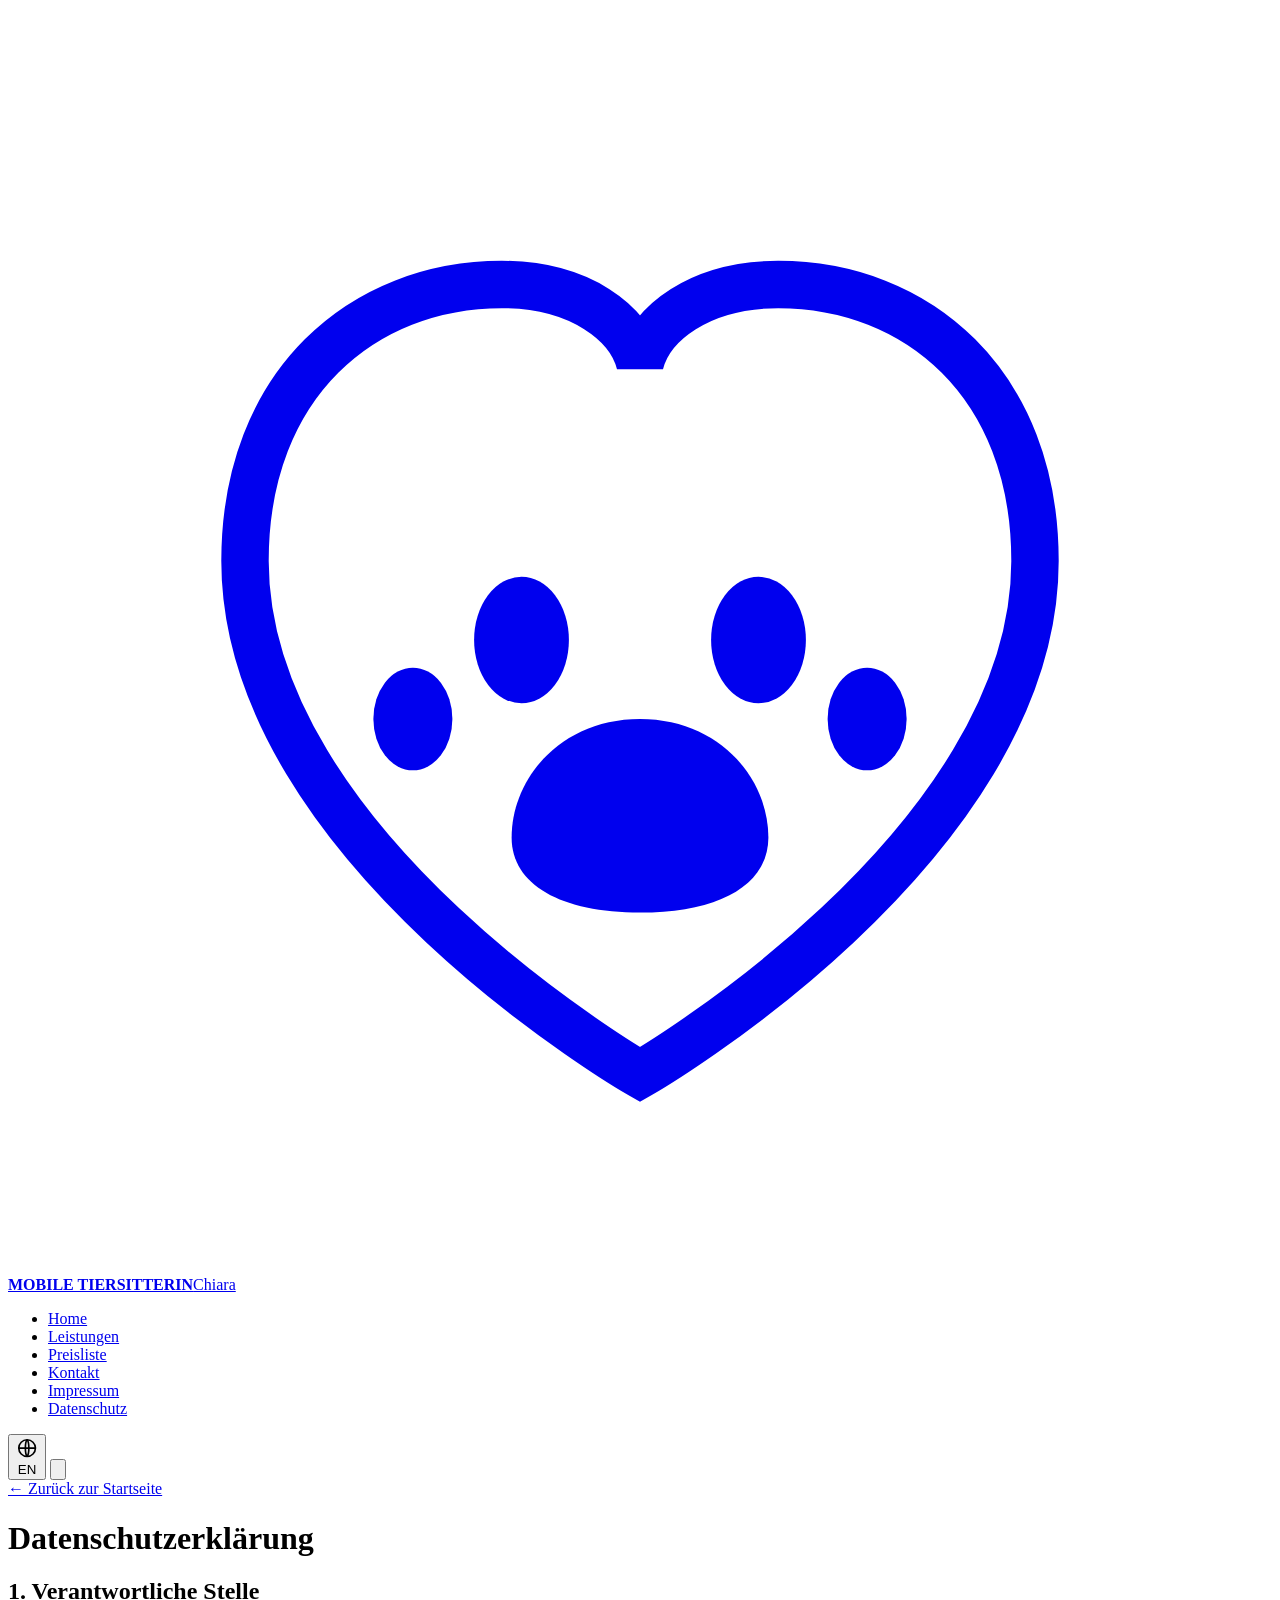
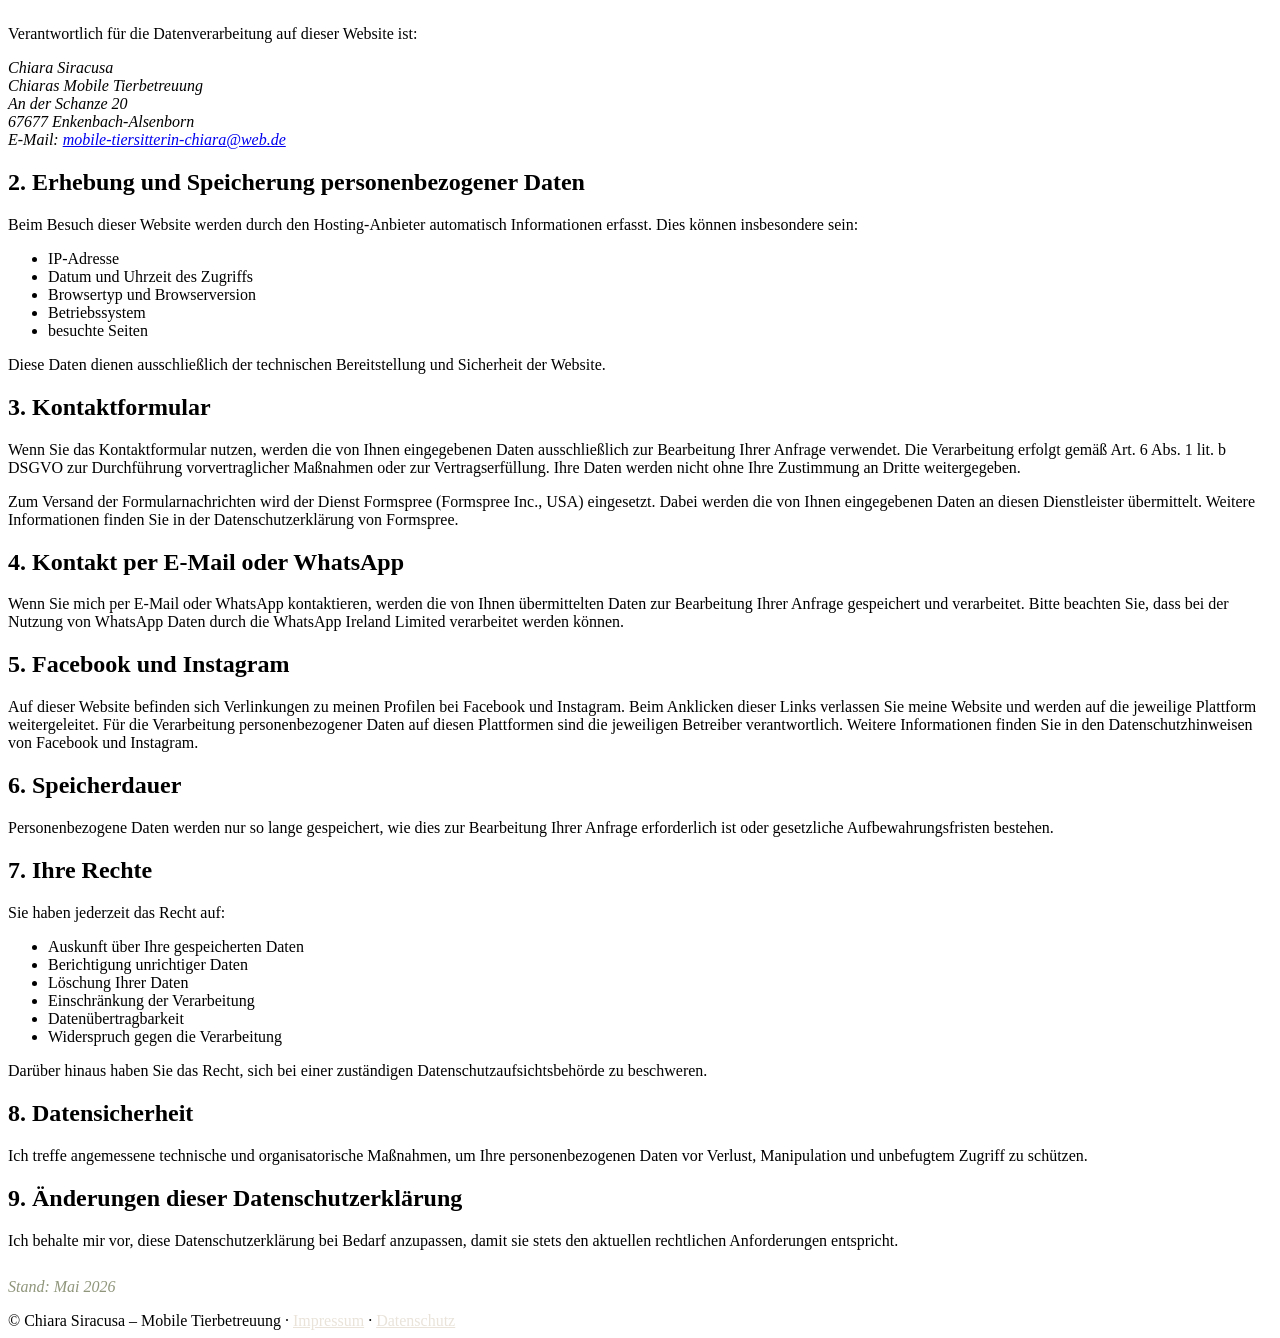
==== datenschutz.html @ 2eb88091 "Add files via upload" ====
<!DOCTYPE html>
<html lang="de">
<head>
<meta charset="UTF-8">
<meta name="viewport" content="width=device-width, initial-scale=1.0">
<title data-en="Privacy Policy – Chiara's Mobile Pet Care">Datenschutzerklärung – Chiaras Mobile Tierbetreuung</title>
<meta name="description" content="Datenschutzerklärung von Chiaras Mobile Tierbetreuung.">
<meta name="robots" content="noindex">
<link rel="preconnect" href="https://fonts.googleapis.com">
<link rel="preconnect" href="https://fonts.gstatic.com" crossorigin>
<link href="https://fonts.googleapis.com/css2?family=Cormorant+Garamond:wght@500;600;700&family=Great+Vibes&family=Poppins:wght@300;400;500;600&display=swap" rel="stylesheet">
<link rel="stylesheet" href="css/style.css">
<link rel="icon" href="data:image/svg+xml,%3Csvg xmlns='http://www.w3.org/2000/svg' viewBox='0 0 32 32'%3E%3Ctext y='26' font-size='26'%3E%F0%9F%90%BE%3C/text%3E%3C/svg%3E">
</head>
<body>

<header class="site-header">
  <div class="nav-inner">
    <a class="brand" href="index.html" aria-label="Startseite">
      <svg class="logo-mark" viewBox="0 0 64 64" fill="none" aria-hidden="true">
        <path d="M32 54s-20-11.5-20-26C12 19 18 14 25 14c4 0 6.5 2 7 4 .5-2 3-4 7-4 7 0 13 5 13 14 0 14.5-20 26-20 26z" stroke="currentColor" stroke-width="2.4"/>
        <ellipse cx="26" cy="32" rx="2.4" ry="3.2" fill="currentColor"/><ellipse cx="38" cy="32" rx="2.4" ry="3.2" fill="currentColor"/>
        <ellipse cx="20.5" cy="36" rx="2" ry="2.6" fill="currentColor"/><ellipse cx="43.5" cy="36" rx="2" ry="2.6" fill="currentColor"/>
        <path d="M32 36c4 0 6.5 3 6.5 6 0 2.4-2.5 3.8-6.5 3.8S25.5 44.4 25.5 42c0-3 2.5-6 6.5-6z" fill="currentColor"/>
      </svg>
      <span class="brand-text"><b data-en="MOBILE PET SITTER">MOBILE TIERSITTERIN</b><span>Chiara</span></span>
    </a>
    <ul class="nav-links" id="navLinks">
      <li><a href="index.html#home" data-en="Home">Home</a></li>
      <li><a href="index.html#leistungen" data-en="Services">Leistungen</a></li>
      <li><a href="index.html#preisliste" data-en="Prices">Preisliste</a></li>
      <li><a href="index.html#kontakt" data-en="Contact">Kontakt</a></li>
      <li><a href="impressum.html" data-en="Imprint">Impressum</a></li>
      <li><a href="datenschutz.html" class="active" data-en="Privacy">Datenschutz</a></li>
    </ul>
    <button class="lang-toggle" id="langToggle" aria-label="Switch to English">
      <svg viewBox="0 0 24 24" fill="none" stroke="currentColor" stroke-width="1.8" aria-hidden="true"><circle cx="12" cy="12" r="9"/><path d="M3 12h18M12 3c2.5 2.5 2.5 15 0 18M12 3c-2.5 2.5-2.5 15 0 18"/></svg>
      <span id="langLabel">EN</span>
    </button>
    <button class="nav-toggle" aria-label="Menü öffnen" aria-expanded="false">
      <svg viewBox="0 0 24 24" fill="none" stroke="currentColor" stroke-width="2"><path d="M3 6h18M3 12h18M3 18h18"/></svg>
    </button>
  </div>
  <div class="nav-bar" aria-hidden="true"><span></span><span></span><span></span><span></span><span></span><span></span></div>
</header>

<main class="legal">
  <div class="container">
    <div class="legal-card">
      <a class="back" href="index.html" data-en="← Back to homepage">← Zurück zur Startseite</a>
      <h1 data-en="Privacy Policy">Datenschutzerklärung</h1>

      <h2 data-en="1. Responsible entity">1. Verantwortliche Stelle</h2>
      <p data-en="The entity responsible for data processing on this website is:">Verantwortlich für die Datenverarbeitung auf dieser Website ist:</p>
      <address>
        Chiara Siracusa<br>
        <span data-en="Chiara's Mobile Pet Care">Chiaras Mobile Tierbetreuung</span><br>
        An der Schanze 20<br>
        67677 Enkenbach-Alsenborn<br>
        <span data-en="Email:">E-Mail:</span> <a href="mailto:mobile-tiersitterin-chiara@web.de">mobile-tiersitterin-chiara@web.de</a>
      </address>

      <h2 data-en="2. Collection and storage of personal data">2. Erhebung und Speicherung personenbezogener Daten</h2>
      <p data-en="When you visit this website, the hosting provider automatically collects information. This may include in particular:">Beim Besuch dieser Website werden durch den Hosting-Anbieter automatisch Informationen erfasst. Dies können insbesondere sein:</p>
      <ul>
        <li data-en="IP address">IP-Adresse</li>
        <li data-en="Date and time of access">Datum und Uhrzeit des Zugriffs</li>
        <li data-en="Browser type and version">Browsertyp und Browserversion</li>
        <li data-en="Operating system">Betriebssystem</li>
        <li data-en="Pages visited">besuchte Seiten</li>
      </ul>
      <p data-en="This data is used exclusively for the technical provision and security of the website.">Diese Daten dienen ausschließlich der technischen Bereitstellung und Sicherheit der Website.</p>

      <h2 data-en="3. Contact form">3. Kontaktformular</h2>
      <p data-en="If you use the contact form, the data you enter will be used exclusively to process your enquiry. Processing is carried out in accordance with Art. 6 (1) (b) GDPR for the implementation of pre-contractual measures or for the performance of a contract. Your data will not be passed on to third parties without your consent.">Wenn Sie das Kontaktformular nutzen, werden die von Ihnen eingegebenen Daten ausschließlich zur Bearbeitung Ihrer Anfrage verwendet. Die Verarbeitung erfolgt gemäß Art.&nbsp;6 Abs.&nbsp;1 lit.&nbsp;b DSGVO zur Durchführung vorvertraglicher Maßnahmen oder zur Vertragserfüllung. Ihre Daten werden nicht ohne Ihre Zustimmung an Dritte weitergegeben.</p>
      <p data-en="The Formspree service (Formspree Inc., USA) is used to send the form messages. The data you enter is transmitted to this service provider. Further information can be found in Formspree's privacy policy.">Zum Versand der Formularnachrichten wird der Dienst Formspree (Formspree Inc., USA) eingesetzt. Dabei werden die von Ihnen eingegebenen Daten an diesen Dienstleister übermittelt. Weitere Informationen finden Sie in der Datenschutzerklärung von Formspree.</p>

      <h2 data-en="4. Contact by email or WhatsApp">4. Kontakt per E-Mail oder WhatsApp</h2>
      <p data-en="If you contact me by email or WhatsApp, the data you provide will be stored and processed to handle your enquiry. Please note that when using WhatsApp, data may be processed by WhatsApp Ireland Limited.">Wenn Sie mich per E-Mail oder WhatsApp kontaktieren, werden die von Ihnen übermittelten Daten zur Bearbeitung Ihrer Anfrage gespeichert und verarbeitet. Bitte beachten Sie, dass bei der Nutzung von WhatsApp Daten durch die WhatsApp Ireland Limited verarbeitet werden können.</p>

      <h2 data-en="5. Facebook and Instagram">5. Facebook und Instagram</h2>
      <p data-en="This website contains links to my profiles on Facebook and Instagram. When you click these links, you leave my website and are redirected to the respective platform. The respective operators are responsible for processing personal data on these platforms. Further information can be found in the privacy notices of Facebook and Instagram.">Auf dieser Website befinden sich Verlinkungen zu meinen Profilen bei Facebook und Instagram. Beim Anklicken dieser Links verlassen Sie meine Website und werden auf die jeweilige Plattform weitergeleitet. Für die Verarbeitung personenbezogener Daten auf diesen Plattformen sind die jeweiligen Betreiber verantwortlich. Weitere Informationen finden Sie in den Datenschutzhinweisen von Facebook und Instagram.</p>

      <h2 data-en="6. Storage period">6. Speicherdauer</h2>
      <p data-en="Personal data is only stored for as long as is necessary to process your enquiry or as required by statutory retention periods.">Personenbezogene Daten werden nur so lange gespeichert, wie dies zur Bearbeitung Ihrer Anfrage erforderlich ist oder gesetzliche Aufbewahrungsfristen bestehen.</p>

      <h2 data-en="7. Your rights">7. Ihre Rechte</h2>
      <p data-en="You have the right at any time to:">Sie haben jederzeit das Recht auf:</p>
      <ul>
        <li data-en="Information about your stored data">Auskunft über Ihre gespeicherten Daten</li>
        <li data-en="Rectification of inaccurate data">Berichtigung unrichtiger Daten</li>
        <li data-en="Erasure of your data">Löschung Ihrer Daten</li>
        <li data-en="Restriction of processing">Einschränkung der Verarbeitung</li>
        <li data-en="Data portability">Datenübertragbarkeit</li>
        <li data-en="Objection to processing">Widerspruch gegen die Verarbeitung</li>
      </ul>
      <p data-en="In addition, you have the right to lodge a complaint with a competent data protection supervisory authority.">Darüber hinaus haben Sie das Recht, sich bei einer zuständigen Datenschutzaufsichtsbehörde zu beschweren.</p>

      <h2 data-en="8. Data security">8. Datensicherheit</h2>
      <p data-en="I take appropriate technical and organisational measures to protect your personal data against loss, manipulation and unauthorised access.">Ich treffe angemessene technische und organisatorische Maßnahmen, um Ihre personenbezogenen Daten vor Verlust, Manipulation und unbefugtem Zugriff zu schützen.</p>

      <h2 data-en="9. Changes to this privacy policy">9. Änderungen dieser Datenschutzerklärung</h2>
      <p data-en="I reserve the right to amend this privacy policy as required so that it always complies with current legal requirements.">Ich behalte mir vor, diese Datenschutzerklärung bei Bedarf anzupassen, damit sie stets den aktuellen rechtlichen Anforderungen entspricht.</p>

      <p style="margin-top:28px;color:#8f967b;"><em data-en="Last updated: May 2026">Stand: Mai 2026</em></p>
    </div>
  </div>
</main>

<footer class="site-footer">
  <div class="container footer-bottom" style="border:0;margin:0;padding:0;">
    © <span id="year"></span> Chiara Siracusa – <span data-en="Mobile Pet Care">Mobile Tierbetreuung</span> ·
    <a href="impressum.html" style="color:#e9e3da;" data-en="Imprint">Impressum</a> ·
    <a href="datenschutz.html" style="color:#e9e3da;" data-en="Privacy">Datenschutz</a>
  </div>
</footer>

<script src="js/main.js"></script>
</body>
</html>
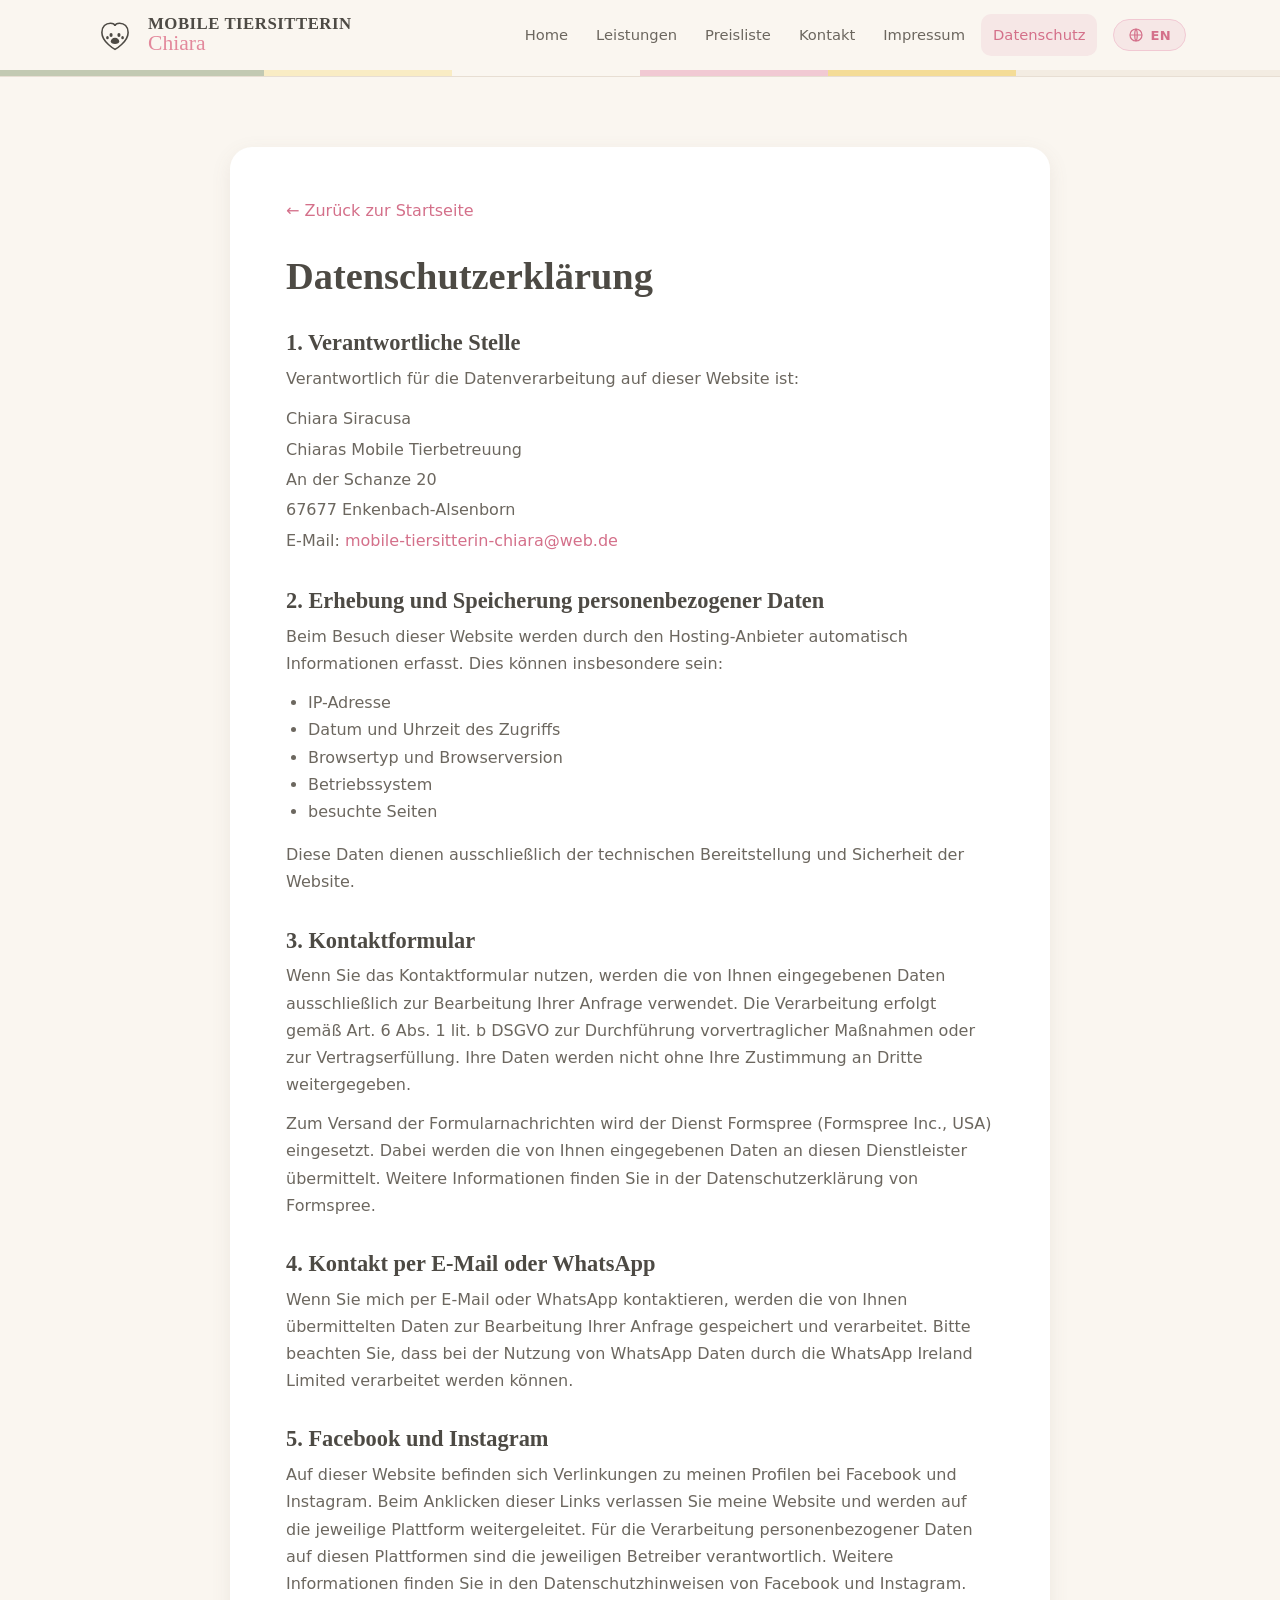
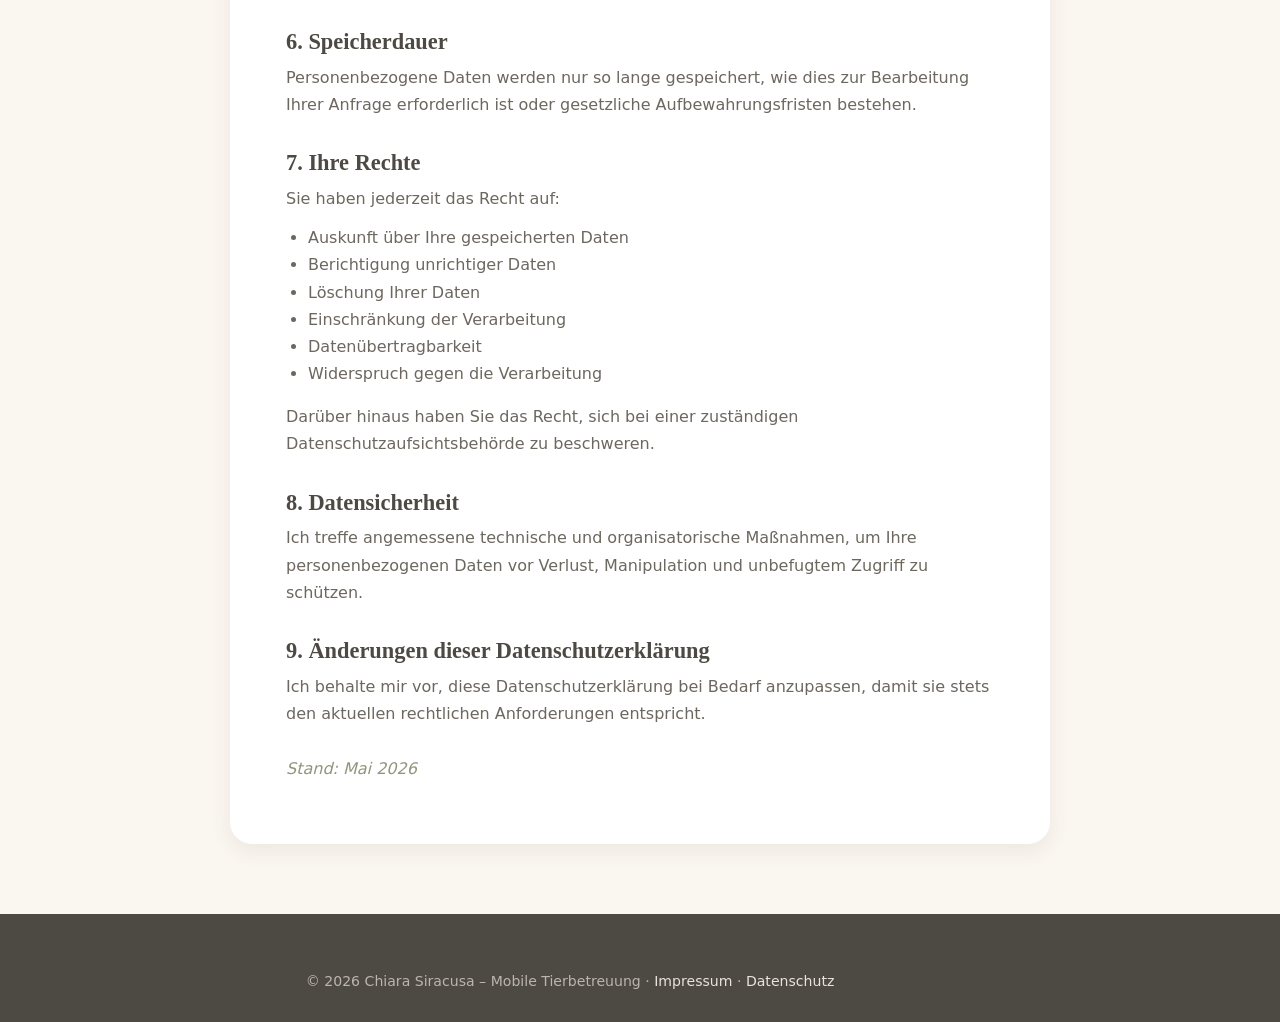
==== commit 1d21d6cf: "Add files via upload" ====
--- a/datenschutz.html
+++ b/datenschutz.html
@@ -9,7 +9,7 @@
 <link rel="preconnect" href="https://fonts.googleapis.com">
 <link rel="preconnect" href="https://fonts.gstatic.com" crossorigin>
 <link href="https://fonts.googleapis.com/css2?family=Cormorant+Garamond:wght@500;600;700&family=Great+Vibes&family=Poppins:wght@300;400;500;600&display=swap" rel="stylesheet">
-<link rel="stylesheet" href="css/style.css">
+<link rel="stylesheet" href="css/style.css?v=2">
 <link rel="icon" href="data:image/svg+xml,%3Csvg xmlns='http://www.w3.org/2000/svg' viewBox='0 0 32 32'%3E%3Ctext y='26' font-size='26'%3E%F0%9F%90%BE%3C/text%3E%3C/svg%3E">
 </head>
 <body>
--- a/css/style.css
+++ b/css/style.css
@@ -0,0 +1,477 @@
+/* =========================================================
+   Chiaras Mobile Tierbetreuung – Stylesheet
+   Farbwelt & Stil nach Design-Vorlage:
+   warmes Creme/Beige, Altrosa, Salbeigrün, sanftes Gelb,
+   elegante Serife + verspielte Schreibschrift, weiche Formen
+   ========================================================= */
+
+:root {
+  /* Farben */
+  --cream:        #faf6f0;
+  --cream-2:      #f3ece2;
+  --blush:        #f6e7e6;
+  --blush-soft:   #f7dde2;
+  --pink:         #e3899c;
+  --pink-deep:    #d4708a;
+  --pink-soft:    #f1c9d3;
+  --sage:         #c2c9b2;
+  --sage-deep:    #8f967b;
+  --yellow:       #f4dc97;
+  --yellow-soft:  #f9ecc4;
+  --gray-circle:  #dcd8d0;
+  --ink:          #4d4a44;   /* Überschriften */
+  --body:         #6c675f;   /* Fließtext */
+  --line:         #e7ded3;
+
+  /* Typografie */
+  --serif:  'Cormorant Garamond', Georgia, 'Times New Roman', serif;
+  --script: 'Great Vibes', cursive;
+  --sans:   'Poppins', 'Segoe UI', system-ui, sans-serif;
+
+  --maxw: 1140px;
+  --radius: 22px;
+  --shadow: 0 14px 40px rgba(120, 100, 90, .12);
+  --shadow-sm: 0 6px 20px rgba(120, 100, 90, .10);
+}
+
+* { box-sizing: border-box; }
+
+html { scroll-behavior: smooth; scroll-padding-top: 110px; }
+
+body {
+  margin: 0;
+  font-family: var(--sans);
+  font-weight: 400;
+  color: var(--body);
+  background: var(--cream);
+  line-height: 1.7;
+  -webkit-font-smoothing: antialiased;
+  overflow-x: hidden;
+}
+
+img { max-width: 100%; display: block; }
+
+a { color: var(--pink-deep); text-decoration: none; }
+a:hover { text-decoration: underline; }
+
+h1, h2, h3 {
+  font-family: var(--serif);
+  color: var(--ink);
+  font-weight: 600;
+  line-height: 1.15;
+  margin: 0 0 .4em;
+}
+
+.container { max-width: var(--maxw); margin: 0 auto; padding: 0 24px; }
+
+.script { font-family: var(--script); color: var(--pink); font-weight: 400; }
+
+/* ---- Abschnitts-Titel mit Pfoten-Trenner ---- */
+.section-head { text-align: center; margin-bottom: 48px; }
+.section-head h2 { font-size: clamp(2rem, 4vw, 2.9rem); }
+.section-head .script { display: block; font-size: clamp(1.8rem, 4vw, 2.6rem); line-height: 1; }
+.paw-divider {
+  display: flex; align-items: center; justify-content: center;
+  gap: 14px; color: var(--sage-deep); margin: 14px 0 0;
+}
+.paw-divider::before, .paw-divider::after {
+  content: ""; height: 1px; width: 70px; background: var(--line);
+}
+.paw-divider svg { width: 22px; height: 22px; opacity: .8; }
+
+section { padding: 84px 0; }
+section.alt { background: var(--cream-2); }
+
+/* =========================================================
+   Kopf / Navigation
+   ========================================================= */
+.site-header {
+  position: sticky; top: 0; z-index: 100;
+  background: rgba(250, 246, 240, .92);
+  backdrop-filter: blur(8px);
+  border-bottom: 1px solid var(--line);
+}
+.nav-inner {
+  display: flex; align-items: center;
+  gap: 16px; padding: 14px 24px; max-width: var(--maxw); margin: 0 auto;
+}
+.brand { display: flex; align-items: center; gap: 12px; margin-right: auto; }
+.brand .logo-mark { width: 42px; height: 42px; color: var(--ink); flex: none; }
+.brand .brand-text { font-family: var(--serif); line-height: 1; }
+.brand .brand-text b { display: block; font-size: 1.05rem; color: var(--ink); font-weight: 600; letter-spacing: .5px; }
+.brand .brand-text span { font-family: var(--script); color: var(--pink); font-size: 1.35rem; }
+
+.nav-links { display: flex; align-items: center; gap: 4px; list-style: none; margin: 0; padding: 0; }
+.nav-links a {
+  display: block; padding: 8px 12px; color: var(--body); font-size: .92rem;
+  font-weight: 500; border-radius: 10px; transition: .2s;
+}
+.nav-links a:hover, .nav-links a.active { color: var(--pink-deep); background: var(--blush); text-decoration: none; }
+
+/* bunte Segment-Leiste unter der Navigation (wie in der Vorlage) */
+.nav-bar {
+  display: flex; height: 6px;
+}
+.nav-bar span { flex: 1; }
+.nav-bar span:nth-child(1) { background: var(--sage); flex: 1.4; }
+.nav-bar span:nth-child(2) { background: var(--yellow-soft); }
+.nav-bar span:nth-child(3) { background: var(--cream); }
+.nav-bar span:nth-child(4) { background: var(--pink-soft); }
+.nav-bar span:nth-child(5) { background: var(--yellow); }
+.nav-bar span:nth-child(6) { background: var(--cream-2); flex: 1.4; }
+
+/* Sprach-Umschalter */
+.lang-toggle {
+  display: inline-flex; align-items: center; gap: 6px; cursor: pointer;
+  background: var(--blush); color: var(--pink-deep); border: 1px solid var(--pink-soft);
+  border-radius: 999px; padding: 7px 14px; font-family: var(--sans);
+  font-weight: 600; font-size: .82rem; letter-spacing: .3px; transition: .2s; flex: none;
+}
+.lang-toggle:hover { background: var(--pink); color: #fff; border-color: var(--pink); }
+.lang-toggle svg { width: 16px; height: 16px; }
+
+/* Mobile-Menü */
+.nav-toggle {
+  display: none; background: none; border: 0; cursor: pointer;
+  width: 44px; height: 44px; color: var(--ink);
+}
+.nav-toggle svg { width: 28px; height: 28px; }
+
+/* =========================================================
+   Hero
+   ========================================================= */
+.hero { position: relative; padding: 0; overflow: hidden; background: var(--cream); }
+.hero-grid { display: grid; grid-template-columns: 1.05fr .95fr; min-height: 520px; }
+.hero-left {
+  position: relative; display: flex; flex-direction: column;
+  align-items: center; justify-content: center; text-align: center;
+  padding: 56px 40px; gap: 18px;
+}
+.hero-portrait {
+  width: 200px; height: 200px; border-radius: 50%; object-fit: cover;
+  border: 6px solid #fff; box-shadow: var(--shadow);
+}
+.hero-logo { display: flex; flex-direction: column; align-items: center; gap: 2px; }
+.hero-logo .logo-mark { width: 64px; height: 64px; color: var(--ink); }
+.hero-logo h1 {
+  font-size: clamp(2.4rem, 5vw, 3.6rem); letter-spacing: 1px; margin: 6px 0 0; line-height: 1;
+}
+.hero-logo .script { font-size: clamp(2.6rem, 6vw, 4rem); line-height: .9; }
+.hero-tagline { color: var(--sage-deep); font-style: italic; font-family: var(--serif); font-size: 1.25rem; }
+
+.hero-right {
+  position: relative;
+  background: url("../bilder/hero-chiara-kaninchen.jpg") center 28% / cover no-repeat;
+}
+.hero-right::before {
+  content: ""; position: absolute; inset: 0;
+  background: linear-gradient(100deg, var(--cream) 0%, rgba(250,246,240,.35) 22%, transparent 48%);
+}
+
+/* dekorative Blobs */
+.blob { position: absolute; z-index: 0; pointer-events: none; }
+.blob.b1 { top: -60px; left: -60px; width: 280px; color: var(--sage); opacity: .35; }
+.blob.b2 { bottom: -70px; left: -40px; width: 240px; color: var(--blush-soft); opacity: .8; }
+.hero-left > *:not(.blob) { position: relative; z-index: 1; }
+
+/* =========================================================
+   Werte-Kacheln (Icons)
+   ========================================================= */
+.features { background: var(--cream); padding: 60px 0; }
+.feature-grid {
+  display: grid; grid-template-columns: repeat(4, 1fr); gap: 24px; text-align: center;
+}
+.feature .ic {
+  width: 96px; height: 96px; border-radius: 50%; margin: 0 auto 16px;
+  display: grid; place-items: center; color: var(--ink);
+}
+.feature .ic svg { width: 44px; height: 44px; }
+.feature:nth-child(1) .ic { background: var(--gray-circle); }
+.feature:nth-child(2) .ic { background: var(--pink-soft); }
+.feature:nth-child(3) .ic { background: var(--yellow); }
+.feature:nth-child(4) .ic { background: var(--gray-circle); }
+.feature p { margin: 0; font-weight: 500; color: var(--ink); }
+
+/* =========================================================
+   Intro / Kontaktkarte mit QR
+   ========================================================= */
+.intro { background: var(--cream-2); }
+.intro-grid { display: grid; grid-template-columns: 1.1fr .9fr; gap: 56px; align-items: center; }
+.intro h2 { font-size: clamp(2rem, 4.5vw, 3rem); }
+.intro .script { display: block; font-size: clamp(1.8rem, 4vw, 2.4rem); line-height: 1; margin-bottom: 6px; }
+.intro p { font-size: 1.08rem; max-width: 40ch; }
+.intro .paw-divider { justify-content: flex-start; margin: 8px 0 22px; }
+
+.contact-card {
+  background: #fff; border-radius: var(--radius); box-shadow: var(--shadow);
+  padding: 30px; display: grid; grid-template-columns: 1fr auto; gap: 26px; align-items: center;
+}
+.contact-lines { display: flex; flex-direction: column; gap: 16px; }
+.contact-lines a { display: flex; align-items: center; gap: 14px; color: var(--ink); font-weight: 500; }
+.contact-lines a:hover { text-decoration: none; color: var(--pink-deep); }
+.contact-lines .ic {
+  width: 46px; height: 46px; border-radius: 50%; background: var(--pink);
+  color: #fff; display: grid; place-items: center; flex: none;
+}
+.contact-lines .ic svg { width: 22px; height: 22px; }
+.qr { text-align: center; }
+.qr img, .qr canvas { width: 150px; height: 150px; border-radius: 12px; background: #fff; }
+.qr small { display: block; margin-top: 6px; color: var(--sage-deep); }
+
+/* =========================================================
+   Über mich
+   ========================================================= */
+.about-grid { display: grid; grid-template-columns: .8fr 1.2fr; gap: 56px; align-items: center; }
+.about-photo { position: relative; }
+.about-photo img {
+  border-radius: var(--radius); box-shadow: var(--shadow); width: 100%;
+  aspect-ratio: 4/5; object-fit: cover;
+}
+.about-text p { margin-bottom: 1.1em; }
+.about-text .lead { font-size: 1.15rem; color: var(--ink); }
+
+/* Galerie "Einblicke" */
+.about-gallery { margin-top: 56px; }
+.about-gallery .gallery-head { text-align: center; margin-bottom: 26px; }
+.about-gallery .gallery-head .script { font-size: clamp(1.6rem, 4vw, 2.2rem); }
+.gallery-grid { display: grid; grid-template-columns: repeat(3, 1fr); gap: 16px; }
+.gallery-grid figure {
+  margin: 0; border-radius: 16px; overflow: hidden; position: relative;
+  aspect-ratio: 1 / 1; box-shadow: var(--shadow-sm); cursor: pointer;
+}
+.gallery-grid figure:focus-visible { outline: 3px solid var(--pink); outline-offset: 3px; }
+.gallery-grid img {
+  width: 100%; height: 100%; object-fit: cover; object-position: 50% 28%;
+  transition: transform .45s ease;
+}
+.gallery-grid figure:hover img { transform: scale(1.07); }
+.gallery-grid figcaption {
+  position: absolute; left: 0; right: 0; bottom: 0;
+  background: linear-gradient(transparent, rgba(77,74,68,.78));
+  color: #fff; font-size: .9rem; font-weight: 500;
+  padding: 26px 14px 12px; opacity: 0; transition: opacity .3s;
+}
+.gallery-grid figure:hover figcaption { opacity: 1; }
+
+/* =========================================================
+   Leistungen
+   ========================================================= */
+.service-grid { display: grid; grid-template-columns: repeat(2, 1fr); gap: 30px; }
+.service-card {
+  background: #fff; border-radius: var(--radius); overflow: hidden;
+  box-shadow: var(--shadow-sm); transition: transform .25s, box-shadow .25s;
+  display: flex; flex-direction: column;
+}
+.service-card:hover { transform: translateY(-5px); box-shadow: var(--shadow); }
+.service-card .ph { height: 260px; overflow: hidden; background: var(--cream-2); }
+.service-card .ph img { width: 100%; height: 100%; object-fit: cover; object-position: 50% 22%; }
+.service-card .body { padding: 24px 26px 28px; }
+.service-card h3 { display: flex; align-items: center; gap: 12px; font-size: 1.55rem; }
+.service-card h3 .ic {
+  width: 40px; height: 40px; border-radius: 50%; background: var(--blush);
+  color: var(--pink-deep); display: grid; place-items: center; flex: none;
+}
+.service-card h3 .ic svg { width: 22px; height: 22px; }
+.service-note {
+  margin-top: 30px; background: var(--blush); border-radius: var(--radius);
+  padding: 22px 28px; display: flex; gap: 16px; align-items: flex-start; color: var(--ink);
+}
+.service-note svg { width: 28px; height: 28px; color: var(--pink); flex: none; margin-top: 2px; }
+
+/* =========================================================
+   Preisliste
+   ========================================================= */
+.price-block { margin-bottom: 40px; }
+.price-block h3 { font-size: 1.7rem; margin-bottom: 18px; }
+.price-table {
+  width: 100%; border-collapse: collapse; background: #fff;
+  border-radius: var(--radius); overflow: hidden; box-shadow: var(--shadow-sm);
+}
+.price-table th, .price-table td { padding: 15px 22px; text-align: left; }
+.price-table thead th {
+  background: var(--sage); color: #fff; font-family: var(--sans);
+  font-weight: 600; font-size: .95rem; letter-spacing: .3px;
+}
+.price-table tbody tr { border-top: 1px solid var(--line); }
+.price-table tbody tr:nth-child(even) { background: var(--cream); }
+.price-table td:last-child, .price-table th:last-child { text-align: right; white-space: nowrap; font-weight: 600; color: var(--ink); }
+.price-notes { list-style: none; padding: 0; margin: 16px 0 0; }
+.price-notes li { position: relative; padding-left: 26px; margin-bottom: 8px; font-size: .98rem; }
+.price-notes li::before { content: "✿"; position: absolute; left: 0; color: var(--pink); }
+
+.area-box {
+  margin-top: 16px; background: #fff; border-radius: var(--radius);
+  box-shadow: var(--shadow-sm); padding: 30px 32px;
+}
+.area-box h3 { font-size: 1.6rem; }
+.area-tags { display: flex; flex-wrap: wrap; gap: 10px; margin: 18px 0; }
+.area-tags span {
+  background: var(--blush); color: var(--ink); padding: 7px 16px;
+  border-radius: 999px; font-size: .92rem; font-weight: 500;
+}
+.area-box .hint { color: var(--sage-deep); font-style: italic; }
+
+.cta-banner {
+  margin-top: 40px; text-align: center; background: var(--yellow-soft);
+  border-radius: var(--radius); padding: 36px 28px;
+}
+.cta-banner p { font-size: 1.15rem; color: var(--ink); margin: 0 0 18px; }
+
+/* =========================================================
+   Buttons
+   ========================================================= */
+.btn {
+  display: inline-flex; align-items: center; gap: 10px; cursor: pointer;
+  background: var(--pink); color: #fff; border: 0; font-family: var(--sans);
+  font-weight: 600; font-size: 1rem; padding: 14px 30px; border-radius: 999px;
+  transition: .2s; text-decoration: none; box-shadow: var(--shadow-sm);
+}
+.btn:hover { background: var(--pink-deep); text-decoration: none; transform: translateY(-2px); color: #fff; }
+.btn svg { width: 20px; height: 20px; }
+.btn.ghost { background: #fff; color: var(--pink-deep); }
+.btn.whatsapp { background: #25d366; }
+.btn.whatsapp:hover { background: #1da851; }
+.btn-row { display: flex; gap: 14px; flex-wrap: wrap; justify-content: center; }
+
+/* =========================================================
+   Informationen
+   ========================================================= */
+.info-list { max-width: 760px; margin: 0 auto; display: flex; flex-direction: column; gap: 18px; }
+.info-item {
+  background: #fff; border-left: 5px solid var(--pink); border-radius: 16px;
+  padding: 22px 26px; box-shadow: var(--shadow-sm); font-size: 1.1rem; color: var(--ink);
+}
+.info-final { text-align: center; margin-top: 30px; }
+.info-final .script { font-size: clamp(2rem, 5vw, 3rem); }
+
+/* =========================================================
+   Kontakt
+   ========================================================= */
+.contact-grid { display: grid; grid-template-columns: 1.1fr .9fr; gap: 50px; align-items: start; }
+.form-card { background: #fff; border-radius: var(--radius); box-shadow: var(--shadow); padding: 36px; }
+.form-field { margin-bottom: 20px; }
+.form-field label { display: block; margin-bottom: 7px; font-weight: 500; color: var(--ink); }
+.form-field input, .form-field textarea {
+  width: 100%; padding: 13px 16px; border: 1px solid var(--line); border-radius: 12px;
+  font-family: var(--sans); font-size: 1rem; color: var(--ink); background: var(--cream);
+  transition: border-color .2s; resize: vertical;
+}
+.form-field input:focus, .form-field textarea:focus { outline: none; border-color: var(--pink); }
+.form-note { font-size: .85rem; color: var(--sage-deep); margin-top: 8px; }
+.form-status { margin-top: 16px; font-weight: 500; }
+
+.contact-side { display: flex; flex-direction: column; gap: 22px; }
+.contact-side .card {
+  background: var(--blush); border-radius: var(--radius); padding: 28px;
+}
+.contact-side h3 { font-size: 1.5rem; }
+.contact-side .contact-lines a { color: var(--ink); }
+
+/* =========================================================
+   Footer
+   ========================================================= */
+.site-footer { background: var(--ink); color: #e9e3da; padding: 56px 0 28px; }
+.footer-grid { display: grid; grid-template-columns: 1.4fr 1fr 1fr; gap: 40px; }
+.site-footer h4 { color: #fff; font-family: var(--serif); font-size: 1.3rem; margin: 0 0 14px; }
+.site-footer a { color: #e9e3da; }
+.site-footer a:hover { color: var(--pink-soft); }
+.footer-nav { list-style: none; padding: 0; margin: 0; display: flex; flex-direction: column; gap: 8px; }
+.footer-brand .script { color: var(--pink-soft); font-size: 2rem; }
+.socials { display: flex; gap: 12px; margin-top: 14px; }
+.socials a {
+  width: 42px; height: 42px; border-radius: 50%; background: rgba(255,255,255,.1);
+  display: grid; place-items: center;
+}
+.socials a:hover { background: var(--pink); }
+.socials svg { width: 20px; height: 20px; }
+.footer-bottom {
+  border-top: 1px solid rgba(255,255,255,.15); margin-top: 40px; padding-top: 22px;
+  text-align: center; font-size: .88rem; color: #bdb5ab;
+}
+
+/* =========================================================
+   Rechtsseiten (Impressum / Datenschutz)
+   ========================================================= */
+.legal { padding: 70px 0; }
+.legal-card {
+  max-width: 820px; margin: 0 auto; background: #fff; border-radius: var(--radius);
+  box-shadow: var(--shadow-sm); padding: 50px 56px;
+}
+.legal-card h1 { font-size: 2.4rem; margin-bottom: 24px; }
+.legal-card h2 { font-size: 1.4rem; margin-top: 32px; }
+.legal-card p { margin: 0 0 12px; }
+.legal-card ul { margin: 0 0 16px; padding-left: 22px; }
+.legal-card .back { display: inline-flex; align-items: center; gap: 8px; margin-bottom: 30px; }
+.legal-card address { font-style: normal; line-height: 1.9; }
+
+/* =========================================================
+   Lightbox (Galerie-Großansicht)
+   ========================================================= */
+.lightbox {
+  position: fixed; inset: 0; z-index: 1000;
+  background: rgba(45, 41, 36, .93); backdrop-filter: blur(3px);
+  display: none; align-items: center; justify-content: center; padding: 4vh 5vw;
+}
+.lightbox.open { display: flex; animation: lbFade .25s ease; }
+@keyframes lbFade { from { opacity: 0; } to { opacity: 1; } }
+.lb-stage { margin: 0; max-width: 100%; text-align: center; }
+.lb-stage img {
+  max-width: min(92vw, 1000px); max-height: 80vh; width: auto; height: auto;
+  border-radius: 14px; box-shadow: 0 20px 60px rgba(0,0,0,.5); object-fit: contain;
+}
+.lb-stage figcaption {
+  color: #fff; font-family: var(--serif); font-size: 1.3rem; margin-top: 16px;
+}
+.lb-close, .lb-nav {
+  position: absolute; background: rgba(255,255,255,.14); color: #fff;
+  border: 0; cursor: pointer; border-radius: 50%; display: grid; place-items: center;
+  transition: background .2s; line-height: 1;
+}
+.lb-close:hover, .lb-nav:hover { background: var(--pink); }
+.lb-close { top: 22px; right: 26px; width: 48px; height: 48px; font-size: 2rem; }
+.lb-nav { top: 50%; transform: translateY(-50%); width: 54px; height: 54px; font-size: 2.4rem; }
+.lb-prev { left: 18px; }
+.lb-next { right: 18px; }
+
+/* =========================================================
+   Responsive
+   ========================================================= */
+@media (max-width: 980px) {
+  .hero-grid { grid-template-columns: 1fr; }
+  .hero-right { min-height: 340px; order: -1; }
+  .hero-right::before { background: linear-gradient(0deg, var(--cream) 0%, transparent 40%); }
+  .intro-grid, .about-grid, .contact-grid { grid-template-columns: 1fr; gap: 36px; }
+  .feature-grid { grid-template-columns: repeat(2, 1fr); gap: 32px 16px; }
+  .footer-grid { grid-template-columns: 1fr 1fr; }
+}
+
+@media (max-width: 760px) {
+  section { padding: 60px 0; }
+  .nav-toggle { display: block; }
+  .nav-links {
+    position: absolute; top: 100%; right: 0; left: 0;
+    flex-direction: column; align-items: stretch; gap: 0;
+    background: var(--cream); border-bottom: 1px solid var(--line);
+    box-shadow: var(--shadow); padding: 8px; display: none;
+  }
+  .nav-links.open { display: flex; }
+  .nav-links a { padding: 12px 16px; border-radius: 10px; }
+  .service-grid { grid-template-columns: 1fr; }
+  .gallery-grid { grid-template-columns: repeat(2, 1fr); }
+  .gallery-grid figcaption { opacity: 1; }
+  .lb-nav { width: 44px; height: 44px; font-size: 2rem; }
+  .lb-prev { left: 8px; } .lb-next { right: 8px; }
+  .lb-close { top: 14px; right: 14px; }
+  .lb-stage figcaption { font-size: 1.1rem; }
+  .contact-card { grid-template-columns: 1fr; text-align: center; }
+  .contact-lines { width: fit-content; max-width: 100%; margin-inline: auto; }
+  .contact-lines a { text-align: left; }
+  .legal-card { padding: 34px 24px; }
+  .price-table th, .price-table td { padding: 12px 14px; font-size: .92rem; }
+}
+
+@media (max-width: 480px) {
+  .feature-grid { grid-template-columns: 1fr 1fr; }
+  .footer-grid { grid-template-columns: 1fr; }
+  .hero-portrait { width: 150px; height: 150px; }
+}
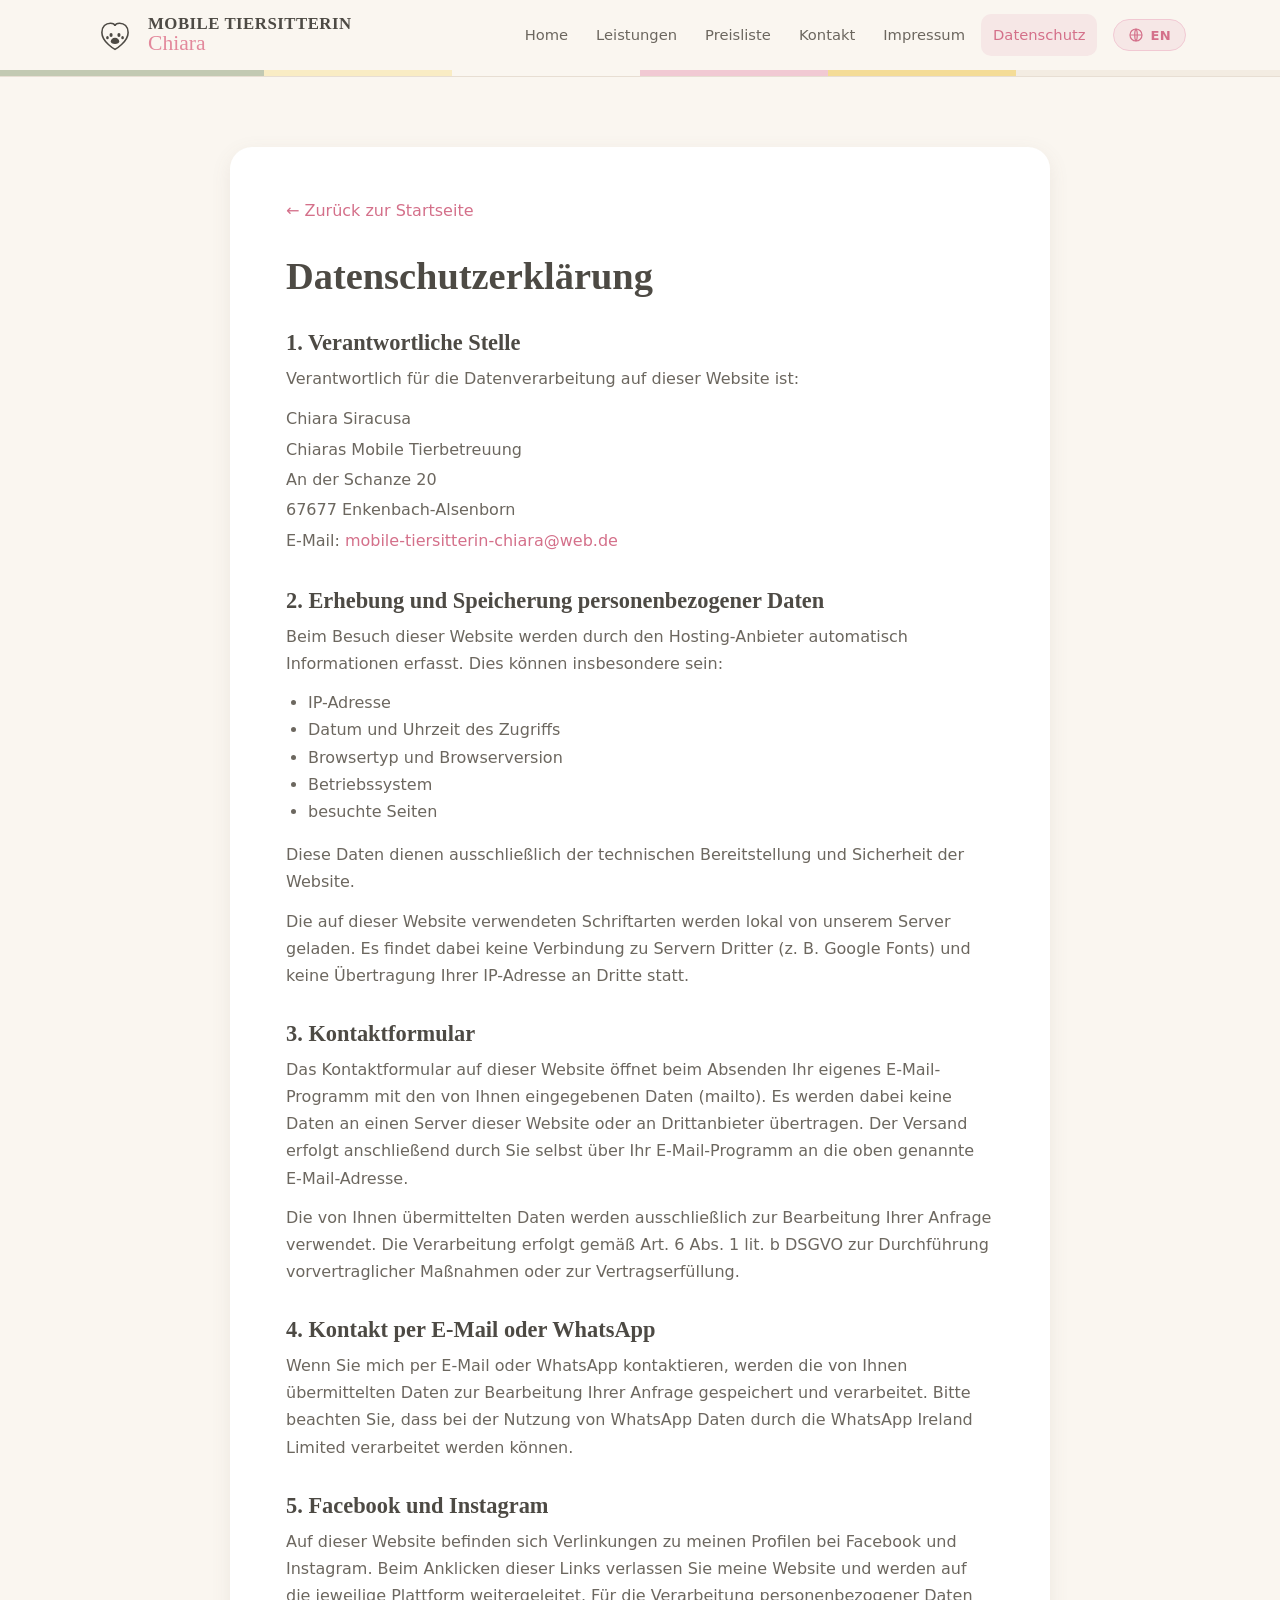
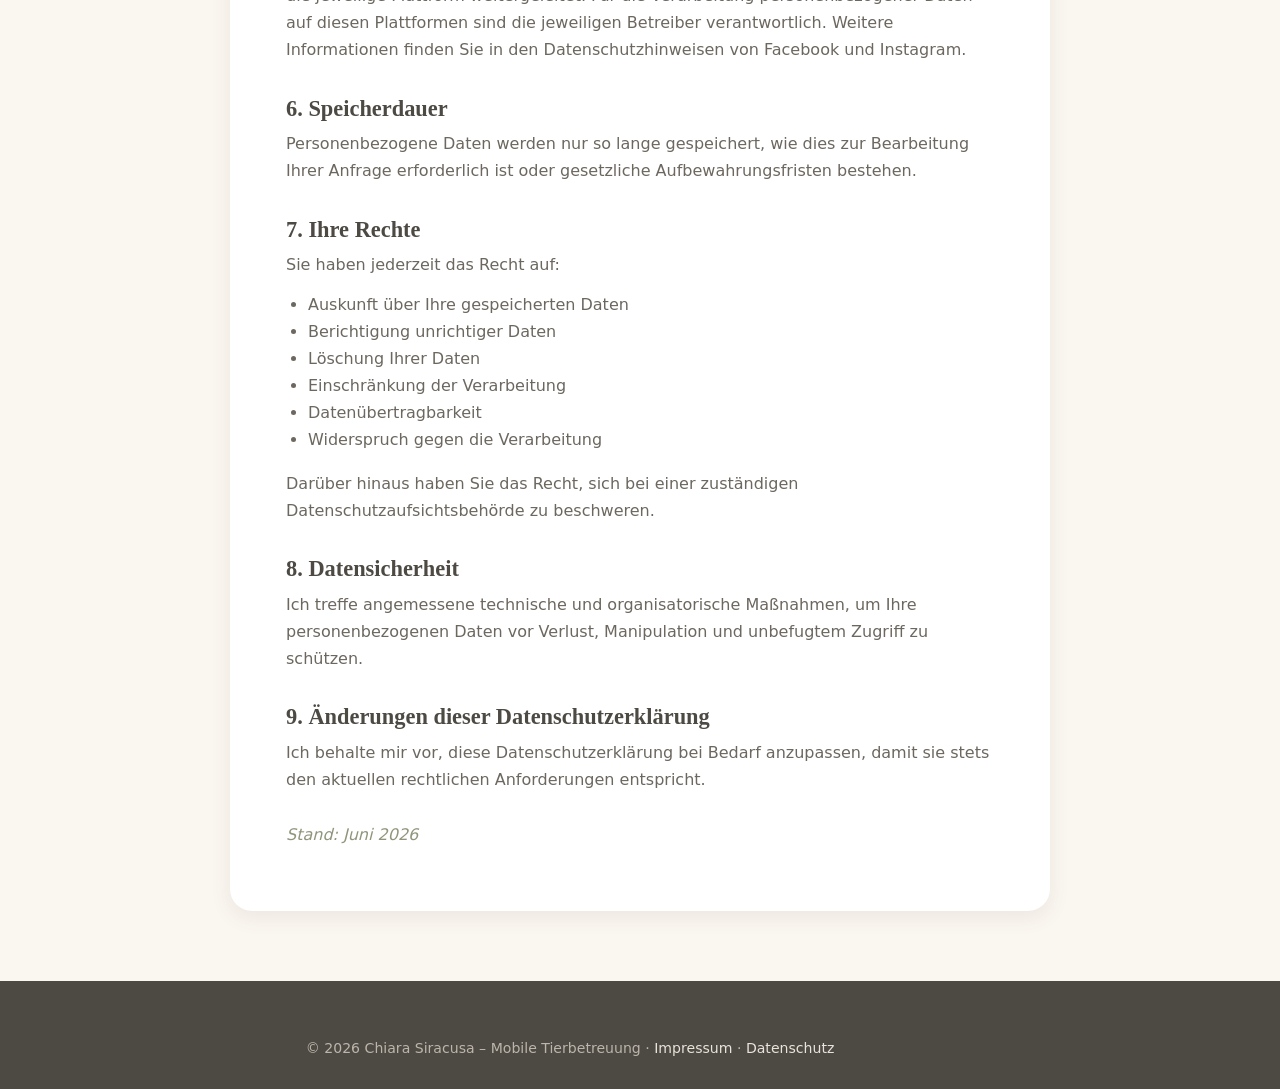
==== commit 10ca7542: "Add files via upload" ====
--- a/datenschutz.html
+++ b/datenschutz.html
@@ -6,9 +6,8 @@
 <title data-en="Privacy Policy – Chiara's Mobile Pet Care">Datenschutzerklärung – Chiaras Mobile Tierbetreuung</title>
 <meta name="description" content="Datenschutzerklärung von Chiaras Mobile Tierbetreuung.">
 <meta name="robots" content="noindex">
-<link rel="preconnect" href="https://fonts.googleapis.com">
-<link rel="preconnect" href="https://fonts.gstatic.com" crossorigin>
-<link href="https://fonts.googleapis.com/css2?family=Cormorant+Garamond:wght@500;600;700&family=Great+Vibes&family=Poppins:wght@300;400;500;600&display=swap" rel="stylesheet">
+<!-- Schriften (lokal gehostet, DSGVO-konform) -->
+<link rel="stylesheet" href="css/fonts.css">
 <link rel="stylesheet" href="css/style.css?v=2">
 <link rel="icon" href="data:image/svg+xml,%3Csvg xmlns='http://www.w3.org/2000/svg' viewBox='0 0 32 32'%3E%3Ctext y='26' font-size='26'%3E%F0%9F%90%BE%3C/text%3E%3C/svg%3E">
 </head>
@@ -70,10 +69,11 @@
         <li data-en="Pages visited">besuchte Seiten</li>
       </ul>
       <p data-en="This data is used exclusively for the technical provision and security of the website.">Diese Daten dienen ausschließlich der technischen Bereitstellung und Sicherheit der Website.</p>
+      <p data-en="The fonts used on this website are loaded locally from our own server. No connection is made to third-party servers (e.g. Google Fonts) and your IP address is not transmitted to third parties.">Die auf dieser Website verwendeten Schriftarten werden lokal von unserem Server geladen. Es findet dabei keine Verbindung zu Servern Dritter (z.&nbsp;B. Google Fonts) und keine Übertragung Ihrer IP-Adresse an Dritte statt.</p>
 
       <h2 data-en="3. Contact form">3. Kontaktformular</h2>
-      <p data-en="If you use the contact form, the data you enter will be used exclusively to process your enquiry. Processing is carried out in accordance with Art. 6 (1) (b) GDPR for the implementation of pre-contractual measures or for the performance of a contract. Your data will not be passed on to third parties without your consent.">Wenn Sie das Kontaktformular nutzen, werden die von Ihnen eingegebenen Daten ausschließlich zur Bearbeitung Ihrer Anfrage verwendet. Die Verarbeitung erfolgt gemäß Art.&nbsp;6 Abs.&nbsp;1 lit.&nbsp;b DSGVO zur Durchführung vorvertraglicher Maßnahmen oder zur Vertragserfüllung. Ihre Daten werden nicht ohne Ihre Zustimmung an Dritte weitergegeben.</p>
-      <p data-en="The Formspree service (Formspree Inc., USA) is used to send the form messages. The data you enter is transmitted to this service provider. Further information can be found in Formspree's privacy policy.">Zum Versand der Formularnachrichten wird der Dienst Formspree (Formspree Inc., USA) eingesetzt. Dabei werden die von Ihnen eingegebenen Daten an diesen Dienstleister übermittelt. Weitere Informationen finden Sie in der Datenschutzerklärung von Formspree.</p>
+      <p data-en="When you submit the contact form on this website, it opens your own email program with the data you entered (mailto). No data is transmitted to a server of this website or to any third-party provider. The message is then sent by you via your own email program to the email address listed above.">Das Kontaktformular auf dieser Website öffnet beim Absenden Ihr eigenes E-Mail-Programm mit den von Ihnen eingegebenen Daten (mailto). Es werden dabei keine Daten an einen Server dieser Website oder an Drittanbieter übertragen. Der Versand erfolgt anschließend durch Sie selbst über Ihr E-Mail-Programm an die oben genannte E-Mail-Adresse.</p>
+      <p data-en="The data you provide will be used exclusively to process your enquiry. Processing is carried out in accordance with Art. 6 (1) (b) GDPR for the implementation of pre-contractual measures or for the performance of a contract.">Die von Ihnen übermittelten Daten werden ausschließlich zur Bearbeitung Ihrer Anfrage verwendet. Die Verarbeitung erfolgt gemäß Art.&nbsp;6 Abs.&nbsp;1 lit.&nbsp;b DSGVO zur Durchführung vorvertraglicher Maßnahmen oder zur Vertragserfüllung.</p>
 
       <h2 data-en="4. Contact by email or WhatsApp">4. Kontakt per E-Mail oder WhatsApp</h2>
       <p data-en="If you contact me by email or WhatsApp, the data you provide will be stored and processed to handle your enquiry. Please note that when using WhatsApp, data may be processed by WhatsApp Ireland Limited.">Wenn Sie mich per E-Mail oder WhatsApp kontaktieren, werden die von Ihnen übermittelten Daten zur Bearbeitung Ihrer Anfrage gespeichert und verarbeitet. Bitte beachten Sie, dass bei der Nutzung von WhatsApp Daten durch die WhatsApp Ireland Limited verarbeitet werden können.</p>
@@ -102,7 +102,7 @@
       <h2 data-en="9. Changes to this privacy policy">9. Änderungen dieser Datenschutzerklärung</h2>
       <p data-en="I reserve the right to amend this privacy policy as required so that it always complies with current legal requirements.">Ich behalte mir vor, diese Datenschutzerklärung bei Bedarf anzupassen, damit sie stets den aktuellen rechtlichen Anforderungen entspricht.</p>
 
-      <p style="margin-top:28px;color:#8f967b;"><em data-en="Last updated: May 2026">Stand: Mai 2026</em></p>
+      <p style="margin-top:28px;color:#8f967b;"><em data-en="Last updated: June 2026">Stand: Juni 2026</em></p>
     </div>
   </div>
 </main>
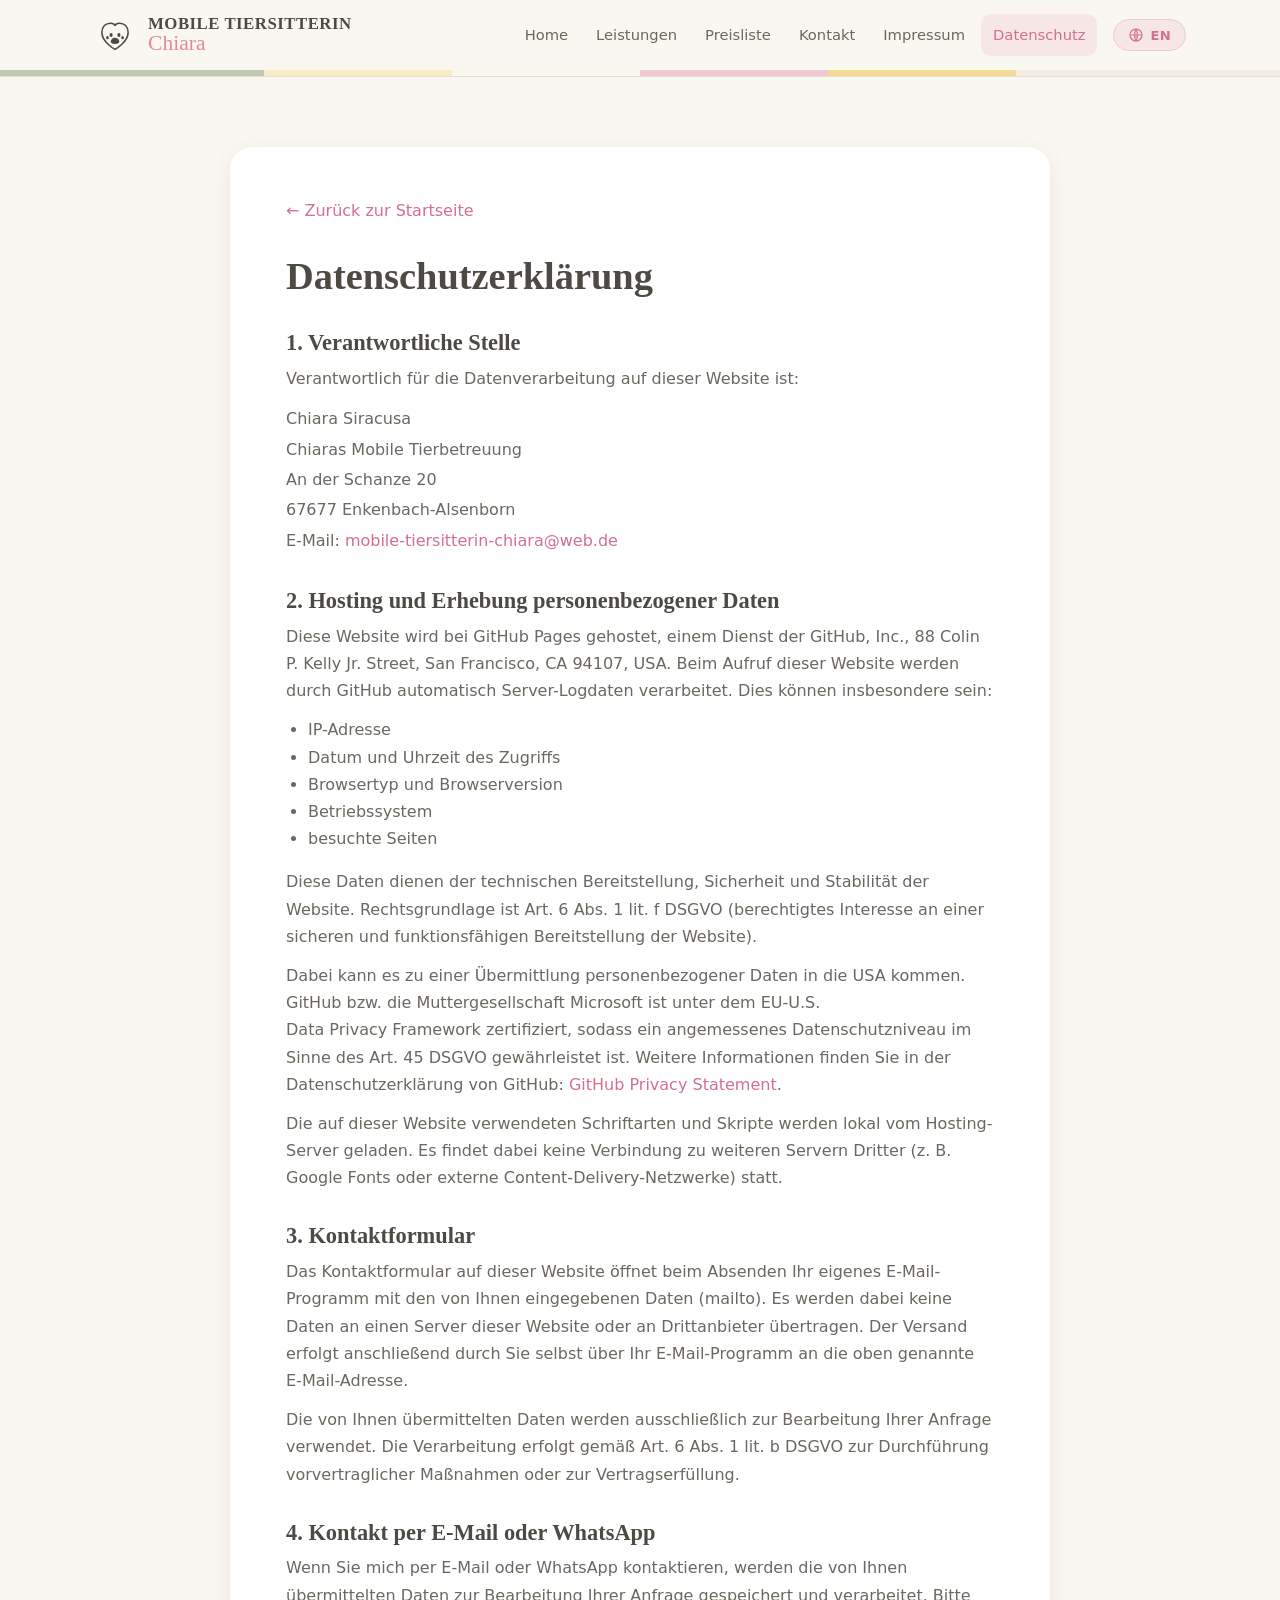
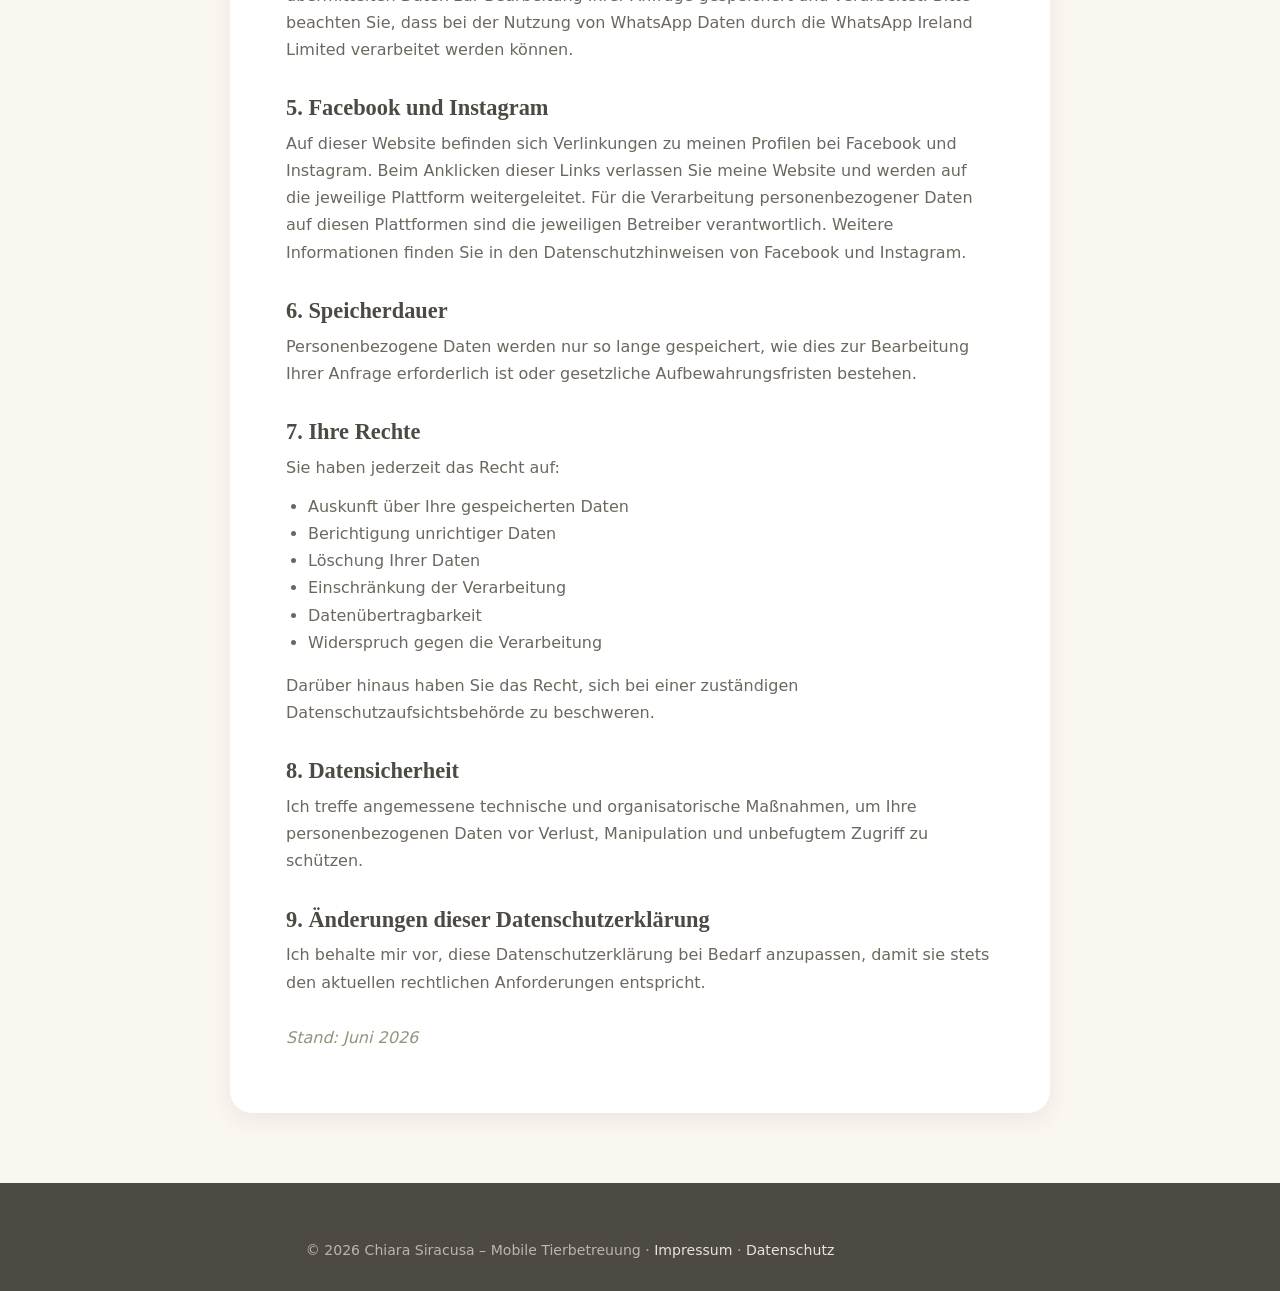
==== commit ffc47552: "Add files via upload" ====
--- a/datenschutz.html
+++ b/datenschutz.html
@@ -59,8 +59,8 @@
         <span data-en="Email:">E-Mail:</span> <a href="mailto:mobile-tiersitterin-chiara@web.de">mobile-tiersitterin-chiara@web.de</a>
       </address>
 
-      <h2 data-en="2. Collection and storage of personal data">2. Erhebung und Speicherung personenbezogener Daten</h2>
-      <p data-en="When you visit this website, the hosting provider automatically collects information. This may include in particular:">Beim Besuch dieser Website werden durch den Hosting-Anbieter automatisch Informationen erfasst. Dies können insbesondere sein:</p>
+      <h2 data-en="2. Hosting and collection of personal data">2. Hosting und Erhebung personenbezogener Daten</h2>
+      <p data-en="This website is hosted on GitHub Pages, a service provided by GitHub, Inc., 88 Colin P. Kelly Jr. Street, San Francisco, CA 94107, USA. When you visit this website, GitHub automatically processes server log data. This may include in particular:">Diese Website wird bei GitHub&nbsp;Pages gehostet, einem Dienst der GitHub,&nbsp;Inc., 88 Colin P. Kelly Jr. Street, San Francisco, CA 94107, USA. Beim Aufruf dieser Website werden durch GitHub automatisch Server-Logdaten verarbeitet. Dies können insbesondere sein:</p>
       <ul>
         <li data-en="IP address">IP-Adresse</li>
         <li data-en="Date and time of access">Datum und Uhrzeit des Zugriffs</li>
@@ -68,8 +68,9 @@
         <li data-en="Operating system">Betriebssystem</li>
         <li data-en="Pages visited">besuchte Seiten</li>
       </ul>
-      <p data-en="This data is used exclusively for the technical provision and security of the website.">Diese Daten dienen ausschließlich der technischen Bereitstellung und Sicherheit der Website.</p>
-      <p data-en="The fonts used on this website are loaded locally from our own server. No connection is made to third-party servers (e.g. Google Fonts) and your IP address is not transmitted to third parties.">Die auf dieser Website verwendeten Schriftarten werden lokal von unserem Server geladen. Es findet dabei keine Verbindung zu Servern Dritter (z.&nbsp;B. Google Fonts) und keine Übertragung Ihrer IP-Adresse an Dritte statt.</p>
+      <p data-en="This data serves the technical provision, security and stability of the website. The legal basis is Art. 6 (1) (f) GDPR (legitimate interest in a secure and functional provision of the website).">Diese Daten dienen der technischen Bereitstellung, Sicherheit und Stabilität der Website. Rechtsgrundlage ist Art.&nbsp;6 Abs.&nbsp;1 lit.&nbsp;f DSGVO (berechtigtes Interesse an einer sicheren und funktionsfähigen Bereitstellung der Website).</p>
+      <p data-en="This may involve a transfer of personal data to the USA. GitHub and its parent company Microsoft are certified under the EU-U.S. Data Privacy Framework, so an adequate level of data protection within the meaning of Art. 45 GDPR is ensured. Further information can be found in GitHub's privacy statement: ">Dabei kann es zu einer Übermittlung personenbezogener Daten in die USA kommen. GitHub bzw. die Muttergesellschaft Microsoft ist unter dem EU-U.S. Data&nbsp;Privacy&nbsp;Framework zertifiziert, sodass ein angemessenes Datenschutzniveau im Sinne des Art.&nbsp;45 DSGVO gewährleistet ist. Weitere Informationen finden Sie in der Datenschutzerklärung von GitHub: <a href="https://docs.github.com/site-policy/privacy-policies/github-privacy-statement" target="_blank" rel="noopener">GitHub Privacy Statement</a>.</p>
+      <p data-en="The fonts and scripts used on this website are loaded locally from the hosting server. No connection is made to additional third-party servers (e.g. Google Fonts or external content delivery networks) for this purpose.">Die auf dieser Website verwendeten Schriftarten und Skripte werden lokal vom Hosting-Server geladen. Es findet dabei keine Verbindung zu weiteren Servern Dritter (z.&nbsp;B. Google&nbsp;Fonts oder externe Content-Delivery-Netzwerke) statt.</p>
 
       <h2 data-en="3. Contact form">3. Kontaktformular</h2>
       <p data-en="When you submit the contact form on this website, it opens your own email program with the data you entered (mailto). No data is transmitted to a server of this website or to any third-party provider. The message is then sent by you via your own email program to the email address listed above.">Das Kontaktformular auf dieser Website öffnet beim Absenden Ihr eigenes E-Mail-Programm mit den von Ihnen eingegebenen Daten (mailto). Es werden dabei keine Daten an einen Server dieser Website oder an Drittanbieter übertragen. Der Versand erfolgt anschließend durch Sie selbst über Ihr E-Mail-Programm an die oben genannte E-Mail-Adresse.</p>
